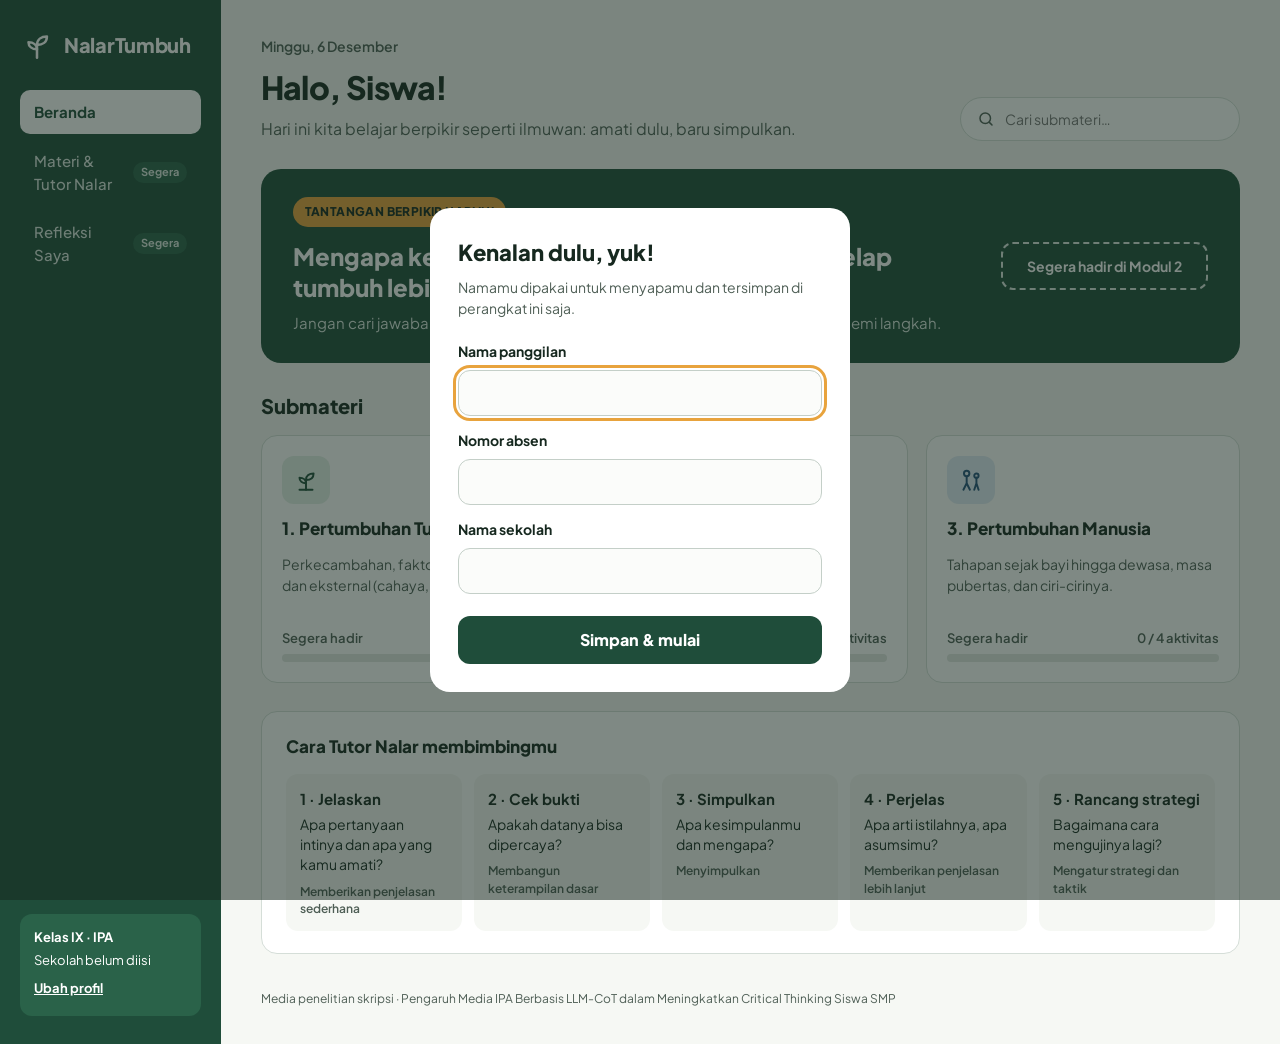
==== index.html @ baf2371f "Modul 1: Beranda NalarTumbuh + deploy otomatis ke cPanel - Beranda siswa kelas IX: sapaan, tantangan" ====
<!doctype html>
<html lang="id">
<head>
  <meta charset="utf-8">
  <meta name="viewport" content="width=device-width, initial-scale=1">
  <title>Beranda · NalarTumbuh</title>
  <meta name="description" content="Media pembelajaran IPA berbasis LLM-CoT untuk siswa SMP kelas IX: Pertumbuhan dan Perkembangan Makhluk Hidup.">
  <link rel="preconnect" href="https://fonts.googleapis.com">
  <link rel="preconnect" href="https://fonts.gstatic.com" crossorigin>
  <link rel="stylesheet" href="https://fonts.googleapis.com/css2?family=Plus+Jakarta+Sans:wght@400;500;600;700;800&display=swap">
  <link rel="stylesheet" href="assets/css/style.css">
  <link rel="icon" href="assets/img/logo.svg" type="image/svg+xml">
</head>
<body>
<div class="layout">

  <nav class="sidebar" aria-label="Menu utama">
    <a class="brand" href="index.html">
      <img src="assets/img/logo-white.svg" alt="" width="34" height="34">
      <span>NalarTumbuh</span>
    </a>
    <ul class="nav">
      <li><a href="index.html" aria-current="page">Beranda</a></li>
      <li><span class="nav-soon" aria-disabled="true">Materi &amp; Tutor Nalar <small>Segera</small></span></li>
      <li><span class="nav-soon" aria-disabled="true">Refleksi Saya <small>Segera</small></span></li>
    </ul>
    <div class="class-card">
      <strong>Kelas IX · IPA</strong>
      <span id="sekolah-label">Sekolah belum diisi</span>
      <button type="button" class="link-btn" id="ubah-profil">Ubah profil</button>
    </div>
  </nav>

  <main class="main" id="konten">
    <header class="topbar">
      <div>
        <p class="eyebrow" id="tanggal"></p>
        <h1>Halo, <span id="nama-siswa">Siswa</span>!</h1>
        <p class="lead">Hari ini kita belajar berpikir seperti ilmuwan: amati dulu, baru simpulkan.</p>
      </div>
      <label class="search">
        <svg width="18" height="18" viewBox="0 0 24 24" fill="none" stroke="currentColor" stroke-width="2" stroke-linecap="round" aria-hidden="true"><circle cx="11" cy="11" r="7"/><path d="M20 20l-3.5-3.5"/></svg>
        <span class="sr-only">Cari submateri</span>
        <input type="search" id="cari" placeholder="Cari submateri…" autocomplete="off">
      </label>
    </header>

    <section class="challenge" aria-labelledby="tantangan">
      <div>
        <span class="pill pill-accent">TANTANGAN BERPIKIR HARI INI</span>
        <h2 id="tantangan">Mengapa kecambah yang disimpan di tempat gelap tumbuh lebih tinggi, tetapi pucat dan lemah?</h2>
        <p>Jangan cari jawabannya dulu. Tutor Nalar akan menemanimu berpikir langkah demi langkah.</p>
      </div>
      <span class="btn btn-accent is-disabled" aria-disabled="true">Segera hadir di Modul 2</span>
    </section>

    <section aria-labelledby="sub" class="stack">
      <h2 id="sub" class="section-title">Submateri</h2>
      <p class="empty" id="kosong" hidden>Tidak ada submateri yang cocok dengan pencarianmu.</p>
      <div class="cards" id="daftar-submateri"></div>
    </section>

    <section class="panel" aria-labelledby="alur">
      <h2 id="alur" class="section-title-sm">Cara Tutor Nalar membimbingmu</h2>
      <ol class="steps" id="langkah"></ol>
    </section>

    <footer class="foot">Media penelitian skripsi · Pengaruh Media IPA Berbasis LLM-CoT dalam Meningkatkan Critical Thinking Siswa SMP</footer>
  </main>
</div>

<dialog id="profil-dialog" aria-labelledby="profil-judul">
  <form method="dialog" id="profil-form">
    <h2 id="profil-judul">Kenalan dulu, yuk!</h2>
    <p>Namamu dipakai untuk menyapamu dan tersimpan di perangkat ini saja.</p>
    <label for="f-nama">Nama panggilan</label>
    <input id="f-nama" name="nama" required maxlength="40" autocomplete="given-name">
    <label for="f-absen">Nomor absen</label>
    <input id="f-absen" name="absen" inputmode="numeric" maxlength="3">
    <label for="f-sekolah">Nama sekolah</label>
    <input id="f-sekolah" name="sekolah" maxlength="60">
    <button type="submit" class="btn btn-primary">Simpan &amp; mulai</button>
  </form>
</dialog>

<script src="assets/js/data.js"></script>
<script src="assets/js/app.js"></script>
</body>
</html>
---- assets/css/style.css ----
/* NalarTumbuh — gaya dasar semua modul */
:root {
  --green-900: #16281F;
  --green-800: #1F4D3A;
  --green-700: #2A6249;
  --green-600: #2E7D5B;
  --green-100: #E3F0E7;
  --ground: #F6F8F4;
  --surface: #FFFFFF;
  --line: #D5DED8;
  --line-soft: #E2E8E3;
  --muted: #4F5F56;
  --on-dark-muted: #DCE8E1;
  --accent: #E8A33D;
  --amber-100: #FBEED7;
  --amber-700: #8A5A12;
  --blue-100: #E1ECF6;
  --blue-700: #24527A;
  --radius: 16px;
  --font: 'Plus Jakarta Sans', system-ui, -apple-system, 'Segoe UI', sans-serif;
}

*, *::before, *::after { box-sizing: border-box; }
html { -webkit-text-size-adjust: 100%; }
body {
  margin: 0;
  background: var(--ground);
  color: var(--green-900);
  font-family: var(--font);
  line-height: 1.5;
}
img, svg { display: block; }
a { color: var(--green-800); }
a:hover { color: var(--green-900); }
:focus-visible { outline: 3px solid var(--accent); outline-offset: 2px; }

.sr-only {
  position: absolute; width: 1px; height: 1px; padding: 0; margin: -1px;
  overflow: hidden; clip: rect(0 0 0 0); white-space: nowrap; border: 0;
}

/* ---------- tata letak ---------- */
.layout { min-height: 100vh; display: flex; flex-wrap: wrap; }

.sidebar {
  flex: 1 1 220px;
  background: var(--green-800);
  color: #fff;
  padding: 28px 20px;
  display: flex;
  flex-direction: column;
  gap: 28px;
}
.brand { display: flex; align-items: center; gap: 10px; color: #fff; text-decoration: none; font-size: 20px; font-weight: 800; letter-spacing: -0.3px; }
.brand:hover { color: #fff; }
.nav { list-style: none; margin: 0; padding: 0; display: flex; flex-direction: column; gap: 6px; }
.nav a, .nav-soon {
  display: flex; align-items: center; justify-content: space-between; gap: 8px;
  min-height: 44px; padding: 10px 14px; border-radius: 10px;
  color: #fff; text-decoration: none; font-size: 15px; font-weight: 500;
}
.nav a:hover { background: var(--green-700); color: #fff; }
.nav a[aria-current="page"] { background: #fff; color: var(--green-800); font-weight: 700; }
.nav-soon { color: var(--on-dark-muted); cursor: not-allowed; }
.nav-soon small { font-size: 11px; font-weight: 700; background: var(--green-700); padding: 2px 8px; border-radius: 999px; }
.class-card { margin-top: auto; background: var(--green-700); border-radius: 12px; padding: 14px; font-size: 13px; display: flex; flex-direction: column; gap: 4px; }
.link-btn { align-self: flex-start; background: none; border: 0; padding: 4px 0; color: #fff; font: inherit; font-weight: 700; text-decoration: underline; cursor: pointer; }

.main {
  flex: 999 1 560px;
  min-width: 0;
  padding: 36px 40px;
  display: flex;
  flex-direction: column;
  gap: 28px;
  max-width: 1200px;
}

/* ---------- komponen ---------- */
.topbar { display: flex; flex-wrap: wrap; justify-content: space-between; align-items: flex-end; gap: 16px; }
.eyebrow { margin: 0 0 6px; font-size: 14px; font-weight: 600; color: var(--muted); }
h1 { margin: 0; font-size: clamp(26px, 4vw, 32px); font-weight: 800; letter-spacing: -0.6px; }
.lead { margin: 6px 0 0; font-size: 16px; color: var(--muted); }

.search {
  display: flex; align-items: center; gap: 8px;
  background: var(--surface); border: 1px solid var(--line); border-radius: 999px;
  padding: 0 16px; height: 44px; flex: 0 1 280px; color: var(--muted);
}
.search input { border: 0; outline: none; font: inherit; font-size: 14px; background: transparent; flex: 1; min-width: 0; color: var(--green-900); }
.search:focus-within { outline: 3px solid var(--accent); outline-offset: 2px; }

.pill { display: inline-block; font-size: 12px; font-weight: 800; letter-spacing: 0.4px; padding: 6px 12px; border-radius: 999px; }
.pill-accent { background: var(--accent); color: var(--green-900); }

.challenge {
  background: var(--green-800); color: #fff; border-radius: 20px; padding: 28px 32px;
  display: flex; flex-wrap: wrap; gap: 24px; align-items: center;
}
.challenge > div { flex: 1 1 380px; min-width: 0; }
.challenge h2 { margin: 14px 0 8px; font-size: clamp(20px, 2.6vw, 24px); font-weight: 800; line-height: 1.3; }
.challenge p { margin: 0; font-size: 15px; line-height: 1.6; color: var(--on-dark-muted); }

.btn {
  display: inline-flex; align-items: center; justify-content: center;
  min-height: 48px; padding: 0 24px; border-radius: 12px; border: 0;
  font: inherit; font-size: 16px; font-weight: 800; text-decoration: none; cursor: pointer;
}
.btn-accent { background: var(--accent); color: var(--green-900); }
.btn-primary { background: var(--green-800); color: #fff; }
.btn-primary:hover { background: var(--green-900); color: #fff; }
.btn.is-disabled { background: transparent; color: #fff; border: 2px dashed var(--on-dark-muted); cursor: not-allowed; font-size: 14px; font-weight: 700; }

.stack { display: flex; flex-direction: column; gap: 14px; }
.section-title { margin: 0; font-size: 20px; font-weight: 800; }
.section-title-sm { margin: 0; font-size: 17px; font-weight: 800; }
.empty { margin: 0; color: var(--muted); }

.cards { display: grid; grid-template-columns: repeat(auto-fit, minmax(240px, 1fr)); gap: 18px; }
.card {
  background: var(--surface); border: 1px solid var(--line); border-radius: var(--radius);
  padding: 20px; color: var(--green-900); text-decoration: none;
  display: flex; flex-direction: column; gap: 12px;
  transition: border-color .15s, transform .15s;
}
a.card:hover { border-color: var(--green-600); transform: translateY(-2px); color: var(--green-900); }
.card-icon { width: 48px; height: 48px; border-radius: 12px; display: flex; align-items: center; justify-content: center; }
.tone-green { background: var(--green-100); color: var(--green-800); }
.tone-amber { background: var(--amber-100); color: var(--amber-700); }
.tone-blue  { background: var(--blue-100);  color: var(--blue-700); }
.card h3 { margin: 0; font-size: 17px; font-weight: 800; }
.card p { margin: 0; font-size: 14px; color: var(--muted); line-height: 1.5; }
.progress { margin-top: auto; display: flex; flex-direction: column; gap: 6px; }
.progress-meta { display: flex; justify-content: space-between; font-size: 13px; font-weight: 600; color: var(--muted); }
.bar { height: 8px; background: var(--line-soft); border-radius: 999px; overflow: hidden; }
.bar > span { display: block; height: 100%; background: var(--green-600); border-radius: 999px; }

.panel { background: var(--surface); border: 1px solid var(--line); border-radius: var(--radius); padding: 22px 24px; display: flex; flex-direction: column; gap: 14px; }
.steps { margin: 0; padding: 0; list-style: none; display: grid; grid-template-columns: repeat(auto-fit, minmax(160px, 1fr)); gap: 12px; }
.steps li { background: var(--ground); border-radius: 12px; padding: 14px; font-size: 14px; line-height: 1.45; }
.steps strong { display: block; font-size: 15px; margin-bottom: 4px; }
.steps .ennis { display: block; margin-top: 8px; font-size: 12px; font-weight: 600; color: var(--muted); }

.foot { font-size: 12px; color: var(--muted); padding-top: 8px; }

/* ---------- dialog profil ---------- */
dialog { border: 0; border-radius: 20px; padding: 0; width: min(420px, calc(100% - 32px)); color: var(--green-900); }
dialog::backdrop { background: rgba(22, 40, 31, .55); }
dialog form { padding: 28px; display: flex; flex-direction: column; gap: 8px; }
dialog h2 { margin: 0; font-size: 22px; font-weight: 800; }
dialog p { margin: 0 0 8px; color: var(--muted); font-size: 14px; }
dialog label { font-size: 14px; font-weight: 700; margin-top: 6px; }
dialog input { font: inherit; font-size: 15px; height: 46px; padding: 0 14px; border: 1px solid #C4CFC8; border-radius: 12px; background: #FBFCFA; }
dialog .btn { margin-top: 14px; }

/* ---------- ponsel ---------- */
@media (max-width: 820px) {
  .sidebar { flex-basis: 100%; padding: 16px; gap: 14px; }
  .nav { flex-direction: row; flex-wrap: wrap; }
  .class-card { margin-top: 0; flex-direction: row; flex-wrap: wrap; align-items: center; gap: 4px 12px; }
  .main { padding: 24px 16px; gap: 22px; }
  .challenge { padding: 22px 20px; }
  .search { flex-basis: 100%; }
}
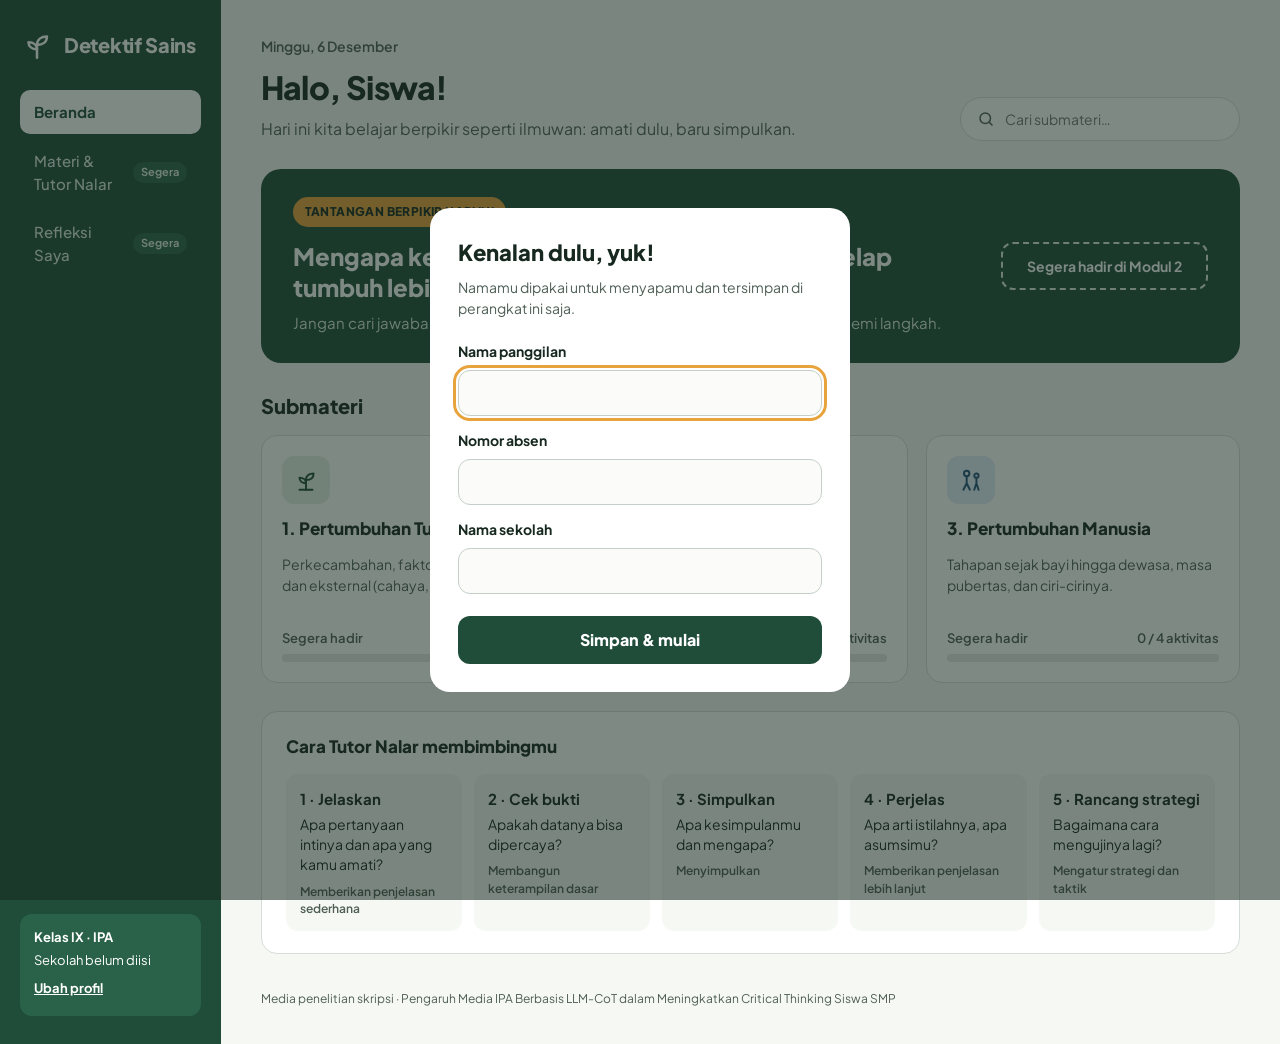
==== commit 72e39038: "Ganti nama aplikasi menjadi Detektif Sains Menyamakan nama dengan subdomain detektifsains.speakverse" ====
--- a/index.html
+++ b/index.html
@@ -3,7 +3,7 @@
 <head>
   <meta charset="utf-8">
   <meta name="viewport" content="width=device-width, initial-scale=1">
-  <title>Beranda · NalarTumbuh</title>
+  <title>Beranda · Detektif Sains</title>
   <meta name="description" content="Media pembelajaran IPA berbasis LLM-CoT untuk siswa SMP kelas IX: Pertumbuhan dan Perkembangan Makhluk Hidup.">
   <link rel="preconnect" href="https://fonts.googleapis.com">
   <link rel="preconnect" href="https://fonts.gstatic.com" crossorigin>
@@ -17,7 +17,7 @@
   <nav class="sidebar" aria-label="Menu utama">
     <a class="brand" href="index.html">
       <img src="assets/img/logo-white.svg" alt="" width="34" height="34">
-      <span>NalarTumbuh</span>
+      <span>Detektif Sains</span>
     </a>
     <ul class="nav">
       <li><a href="index.html" aria-current="page">Beranda</a></li>
--- a/assets/css/style.css
+++ b/assets/css/style.css
@@ -1,4 +1,4 @@
-/* NalarTumbuh — gaya dasar semua modul */
+/* Detektif Sains — gaya dasar semua modul */
 :root {
   --green-900: #16281F;
   --green-800: #1F4D3A;
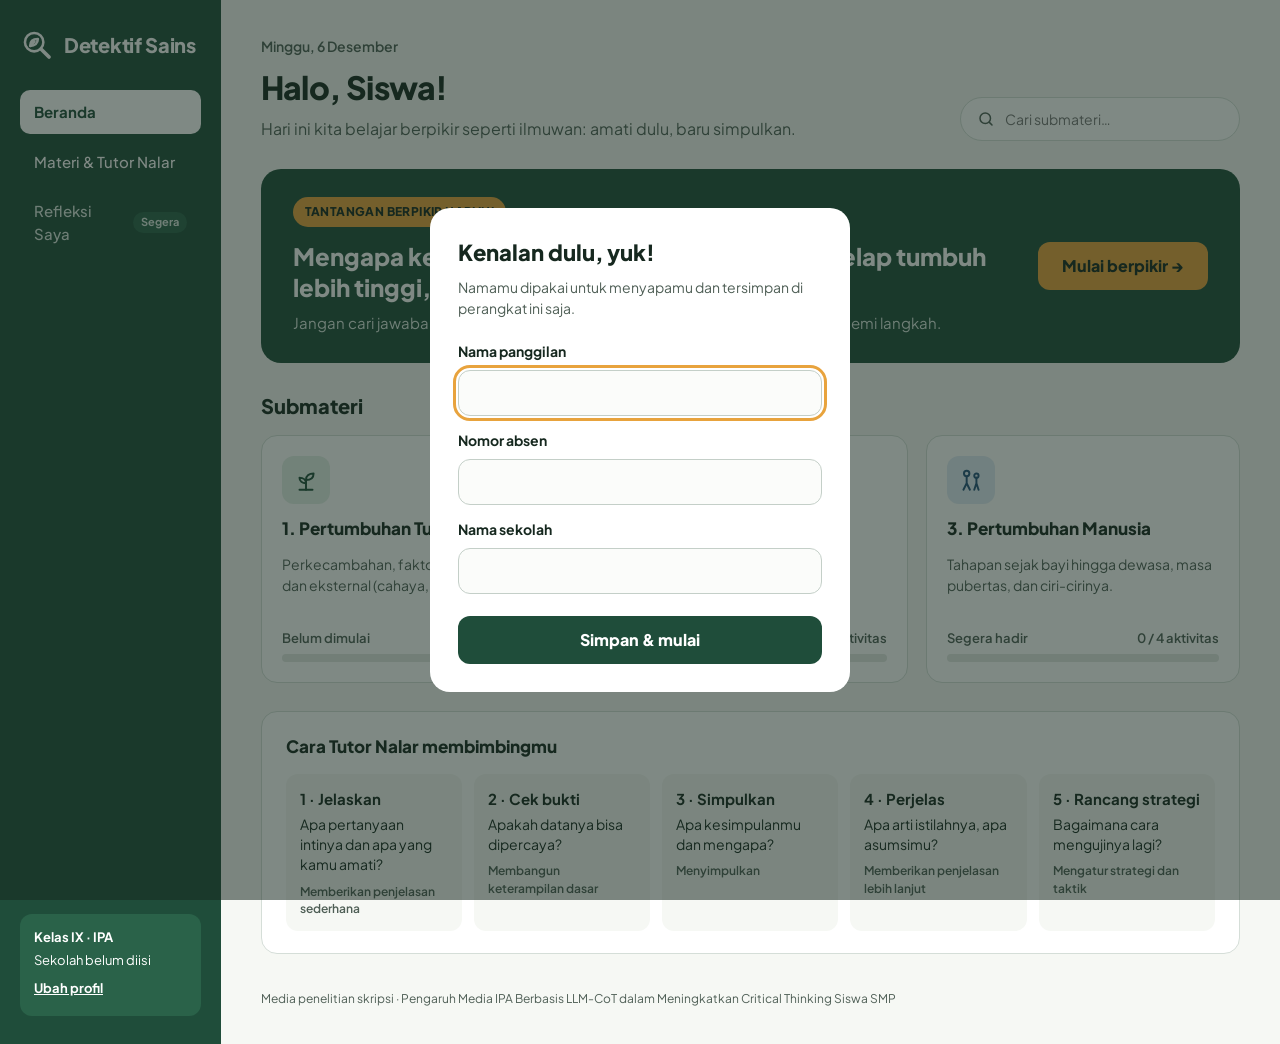
==== commit bd77bfd5: "Modul 2: Materi + Tutor Nalar (LLM-CoT) - materi.html: fenomena + ilustrasi, pertanyaan pemantik, ko" ====
--- a/index.html
+++ b/index.html
@@ -21,7 +21,7 @@
     </a>
     <ul class="nav">
       <li><a href="index.html" aria-current="page">Beranda</a></li>
-      <li><span class="nav-soon" aria-disabled="true">Materi &amp; Tutor Nalar <small>Segera</small></span></li>
+      <li><a href="materi.html?sub=tumbuhan">Materi &amp; Tutor Nalar</a></li>
       <li><span class="nav-soon" aria-disabled="true">Refleksi Saya <small>Segera</small></span></li>
     </ul>
     <div class="class-card">
@@ -51,7 +51,7 @@
         <h2 id="tantangan">Mengapa kecambah yang disimpan di tempat gelap tumbuh lebih tinggi, tetapi pucat dan lemah?</h2>
         <p>Jangan cari jawabannya dulu. Tutor Nalar akan menemanimu berpikir langkah demi langkah.</p>
       </div>
-      <span class="btn btn-accent is-disabled" aria-disabled="true">Segera hadir di Modul 2</span>
+      <a class="btn btn-accent" href="materi.html?sub=tumbuhan&amp;a=t2">Mulai berpikir →</a>
     </section>
 
     <section aria-labelledby="sub" class="stack">
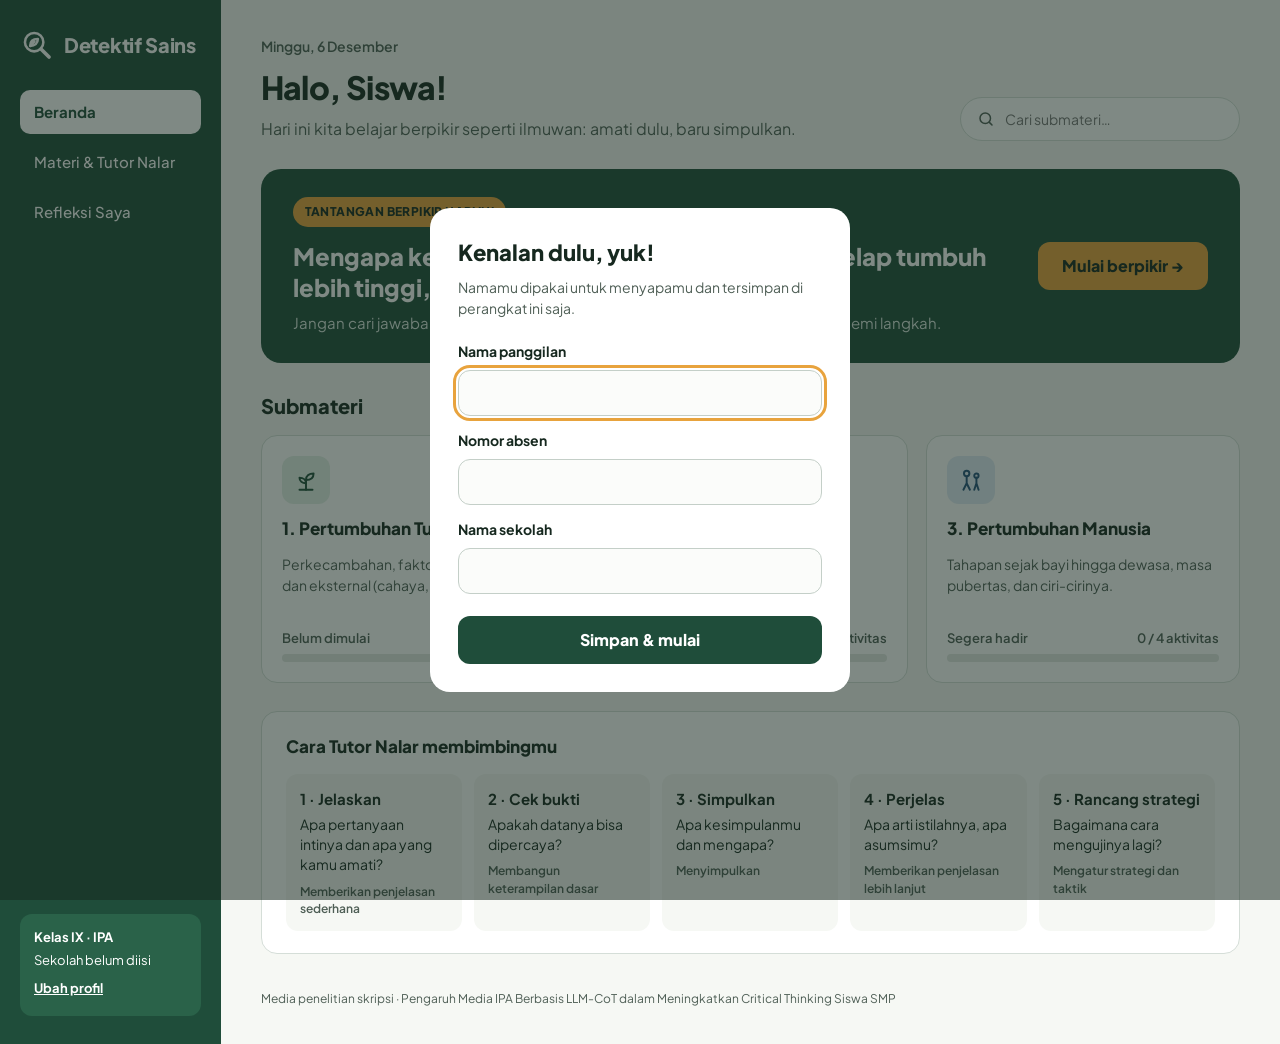
==== commit 64746177: "Modul 3: Refleksi & jejak indikator Ennis (2011) - refleksi.html: jejak berpikir kritis per indikato" ====
--- a/index.html
+++ b/index.html
@@ -22,7 +22,7 @@
     <ul class="nav">
       <li><a href="index.html" aria-current="page">Beranda</a></li>
       <li><a href="materi.html?sub=tumbuhan">Materi &amp; Tutor Nalar</a></li>
-      <li><span class="nav-soon" aria-disabled="true">Refleksi Saya <small>Segera</small></span></li>
+      <li><a href="refleksi.html">Refleksi Saya</a></li>
     </ul>
     <div class="class-card">
       <strong>Kelas IX · IPA</strong>
--- a/assets/css/style.css
+++ b/assets/css/style.css
@@ -33,6 +33,8 @@
 a { color: var(--green-800); }
 a:hover { color: var(--green-900); }
 :focus-visible { outline: 3px solid var(--accent); outline-offset: 2px; }
+
+[hidden] { display: none !important; }
 
 .sr-only {
   position: absolute; width: 1px; height: 1px; padding: 0; margin: -1px;
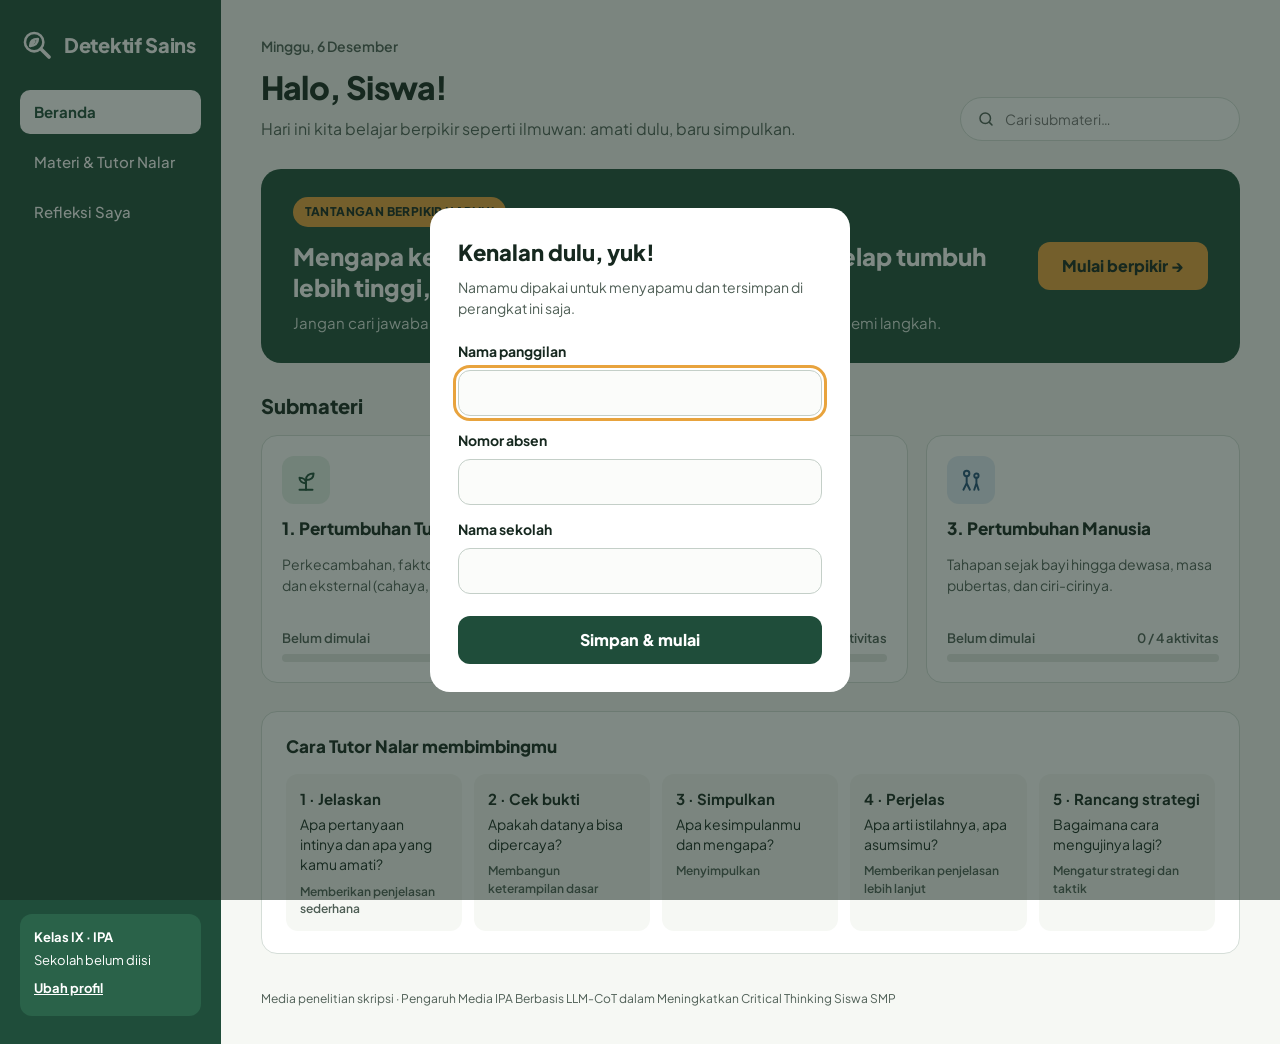
==== commit 998ffb8d: "Materi: pilihan submateri + penanda versi aset anti-cache - Baris pilihan submateri (Tumbuhan, Hewan" ====
--- a/index.html
+++ b/index.html
@@ -8,7 +8,7 @@
   <link rel="preconnect" href="https://fonts.googleapis.com">
   <link rel="preconnect" href="https://fonts.gstatic.com" crossorigin>
   <link rel="stylesheet" href="https://fonts.googleapis.com/css2?family=Plus+Jakarta+Sans:wght@400;500;600;700;800&display=swap">
-  <link rel="stylesheet" href="assets/css/style.css">
+  <link rel="stylesheet" href="assets/css/style.css?v=__VER__">
   <link rel="icon" href="assets/img/logo.svg" type="image/svg+xml">
 </head>
 <body>
@@ -83,7 +83,7 @@
   </form>
 </dialog>
 
-<script src="assets/js/data.js"></script>
-<script src="assets/js/app.js"></script>
+<script src="assets/js/data.js?v=__VER__"></script>
+<script src="assets/js/app.js?v=__VER__"></script>
 </body>
 </html>
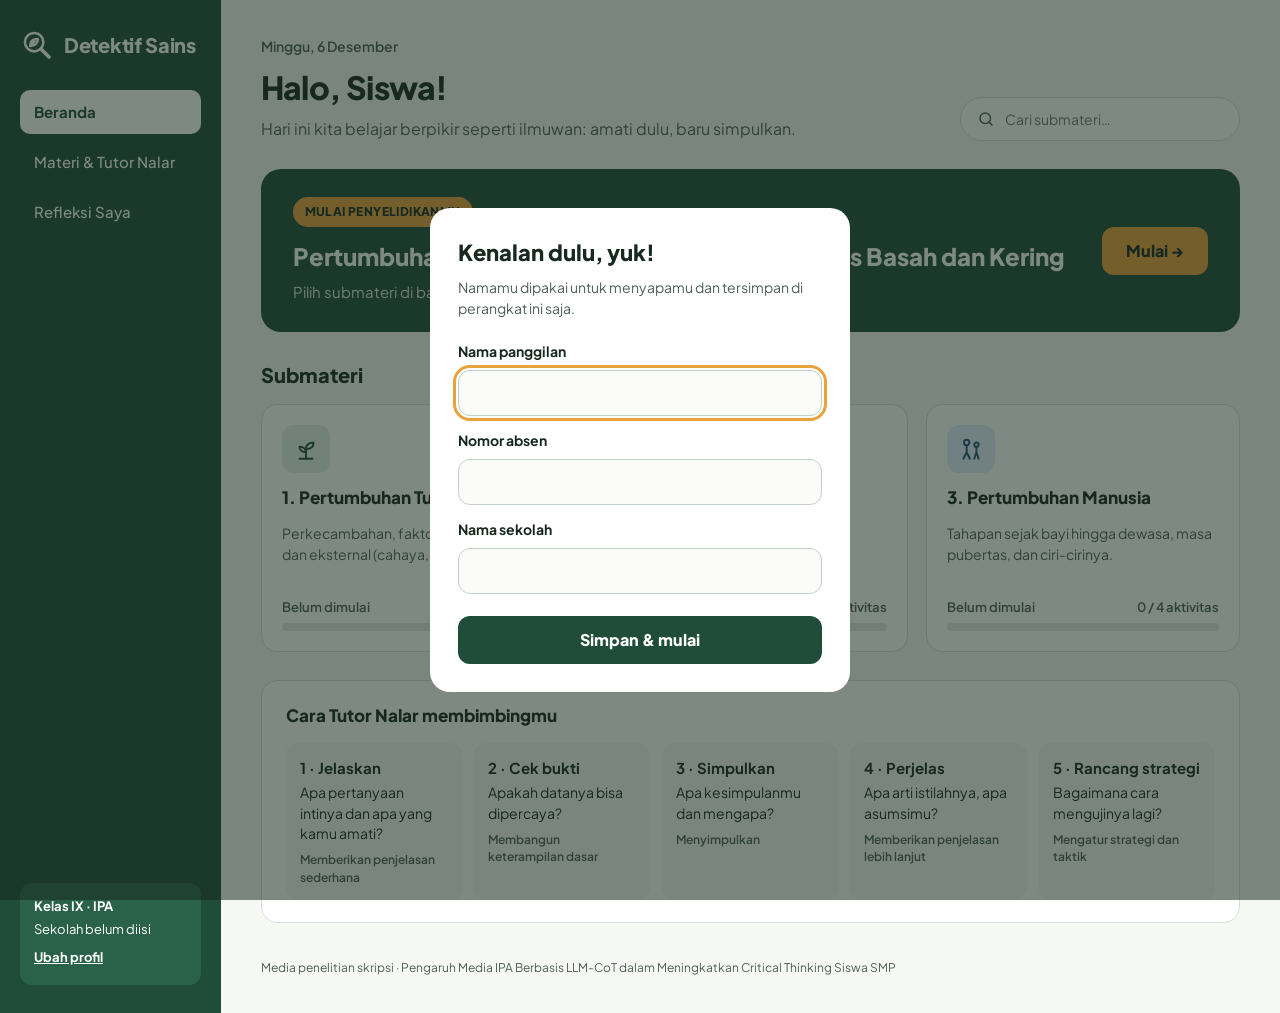
==== commit 984eb904: "Beranda: ganti "Tantangan Berpikir" dengan kartu Lanjutkan Belajar Kartu menyesuaikan progres siswa:" ====
--- a/index.html
+++ b/index.html
@@ -45,13 +45,17 @@
       </label>
     </header>
 
-    <section class="challenge" aria-labelledby="tantangan">
+    <section class="challenge" aria-labelledby="lanjut-judul">
       <div>
-        <span class="pill pill-accent">TANTANGAN BERPIKIR HARI INI</span>
-        <h2 id="tantangan">Mengapa kecambah yang disimpan di tempat gelap tumbuh lebih tinggi, tetapi pucat dan lemah?</h2>
-        <p>Jangan cari jawabannya dulu. Tutor Nalar akan menemanimu berpikir langkah demi langkah.</p>
+        <span class="pill pill-accent" id="lanjut-label">MULAI PENYELIDIKANMU</span>
+        <h2 id="lanjut-judul">Pilih submateri di bawah, atau mulai dari aktivitas pertama.</h2>
+        <p id="lanjut-teks">Setiap aktivitas berisi satu fenomena. Tutor Nalar akan menemanimu berpikir langkah demi langkah.</p>
+        <div class="lanjut-progres" id="lanjut-progres" hidden>
+          <div class="bar"><span id="lanjut-bar"></span></div>
+          <span id="lanjut-angka"></span>
+        </div>
       </div>
-      <a class="btn btn-accent" href="materi.html?sub=tumbuhan&amp;a=t2">Mulai berpikir →</a>
+      <a class="btn btn-accent" id="lanjut-btn" href="materi.html?sub=tumbuhan&amp;a=t1">Mulai →</a>
     </section>
 
     <section aria-labelledby="sub" class="stack">
--- a/assets/css/style.css
+++ b/assets/css/style.css
@@ -102,6 +102,9 @@
 .challenge > div { flex: 1 1 380px; min-width: 0; }
 .challenge h2 { margin: 14px 0 8px; font-size: clamp(20px, 2.6vw, 24px); font-weight: 800; line-height: 1.3; }
 .challenge p { margin: 0; font-size: 15px; line-height: 1.6; color: var(--on-dark-muted); }
+.lanjut-progres { display: flex; align-items: center; gap: 12px; margin-top: 14px; font-size: 13px; font-weight: 700; color: var(--on-dark-muted); }
+.lanjut-progres .bar { flex: 0 1 220px; background: var(--green-700); }
+.lanjut-progres .bar > span { background: var(--accent); }
 
 .btn {
   display: inline-flex; align-items: center; justify-content: center;
